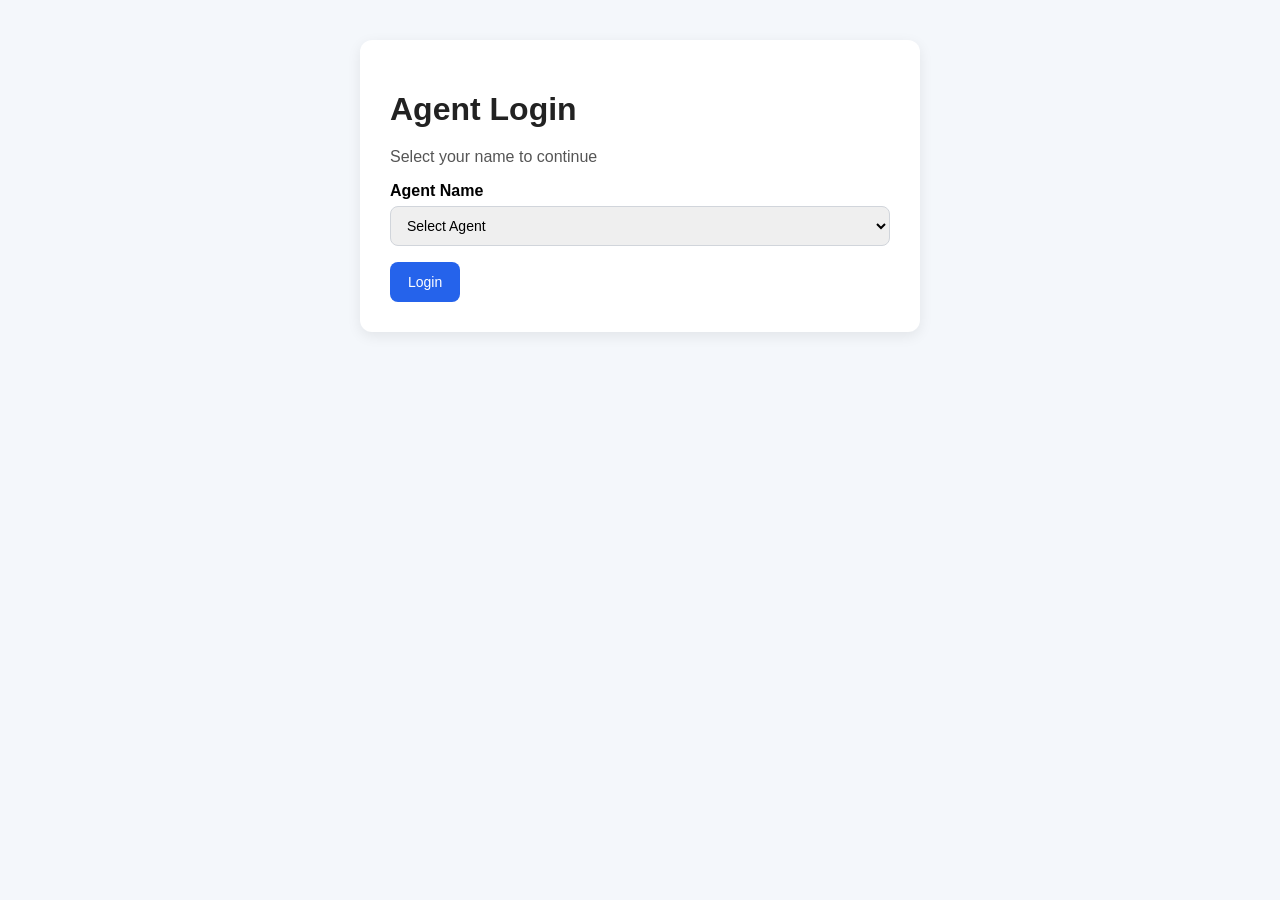
==== add-lead.html @ af62d643 "Update add-lead.html" ====
<!DOCTYPE html>
<html lang="en">
<head>
  <meta charset="UTF-8" />
  <meta name="viewport" content="width=device-width, initial-scale=1.0" />
  <title>Add / Edit Lead - CRM</title>
  <link rel="stylesheet" href="css/style.css" />
</head>
<body>
  <div class="container">
    <h1 id="pageTitle">Add New Lead</h1>

    <div class="nav-links">
      <a href="index.html">Home</a>
      <a href="dashboard.html">Dashboard</a>
      <a href="leads.html">View Leads</a>
      <a href="followups.html">Follow-ups</a>
    </div>

    <form id="leadForm">
      <label>Customer Name</label>
      <input type="text" id="customer_name" required />

      <label>Contact No.</label>
      <input type="text" id="contact_no" required />

      <label>Email ID</label>
      <input type="email" id="email" />

      <label>Lead Source</label>
      <select id="lead_source" required>
        <option value="">Loading...</option>
      </select>

      <label>Product Category</label>
      <select id="product_category" required>
        <option value="">Loading...</option>
      </select>

      <label>Lead Owner</label>
      <input type="text" id="lead_owner" readonly />

      <label>Status</label>
      <select id="status" required>
        <option value="">Loading...</option>
      </select>

      <label>Remarks</label>
      <textarea id="remarks" rows="4"></textarea>

      <button type="submit" id="saveLeadBtn">Save Lead</button>
    </form>
  </div>

  <script src="js/config.js"></script>
  <script src="js/add-lead.js"></script>
</body>
</html>
---- css/style.css ----
body {
  font-family: Arial, sans-serif;
  background: #f4f7fb;
  margin: 0;
  padding: 0;
}

.container {
  max-width: 1100px;
  margin: 40px auto;
  background: white;
  padding: 30px;
  border-radius: 12px;
  box-shadow: 0 4px 14px rgba(0, 0, 0, 0.08);
}

h1, h2 {
  margin-bottom: 20px;
  color: #222;
}

p {
  color: #555;
  font-size: 16px;
}

.nav-links {
  display: flex;
  gap: 15px;
  flex-wrap: wrap;
  margin-top: 20px;
}

.nav-links a,
button {
  display: inline-block;
  background: #2563eb;
  color: white;
  text-decoration: none;
  padding: 12px 18px;
  border-radius: 8px;
  border: none;
  cursor: pointer;
  font-size: 14px;
}

.nav-links a:hover,
button:hover {
  background: #1d4ed8;
}

input, select, textarea {
  width: 100%;
  padding: 10px 12px;
  margin-top: 6px;
  margin-bottom: 16px;
  border: 1px solid #d1d5db;
  border-radius: 8px;
  font-size: 14px;
  box-sizing: border-box;
}

label {
  font-weight: 600;
  display: block;
  margin-top: 12px;
}

.table-wrapper {
  overflow-x: auto;
  margin-top: 20px;
}

table {
  width: 100%;
  border-collapse: collapse;
  background: white;
}

table th,
table td {
  border: 1px solid #e5e7eb;
  padding: 12px;
  text-align: left;
  font-size: 14px;
}

table th {
  background: #f9fafb;
}

.badge {
  display: inline-block;
  padding: 4px 10px;
  border-radius: 999px;
  font-size: 12px;
  font-weight: bold;
}

.badge.new {
  background: #dbeafe;
  color: #1d4ed8;
}

.badge.followup {
  background: #fef3c7;
  color: #b45309;
}

.badge.won {
  background: #dcfce7;
  color: #15803d;
}

.badge.lost {
  background: #fee2e2;
  color: #b91c1c;
}

.dashboard-grid {
  display: grid;
  grid-template-columns: repeat(auto-fit, minmax(220px, 1fr));
  gap: 20px;
  margin-top: 30px;
}

.card {
  background: #ffffff;
  border-radius: 12px;
  padding: 24px;
  box-shadow: 0 4px 14px rgba(0,0,0,0.08);
  text-align: center;
}

.card h3 {
  font-size: 18px;
  margin-bottom: 12px;
  color: #111827;
}

.card p {
  font-size: 28px;
  font-weight: bold;
  color: #2563eb;
  margin: 0;
}
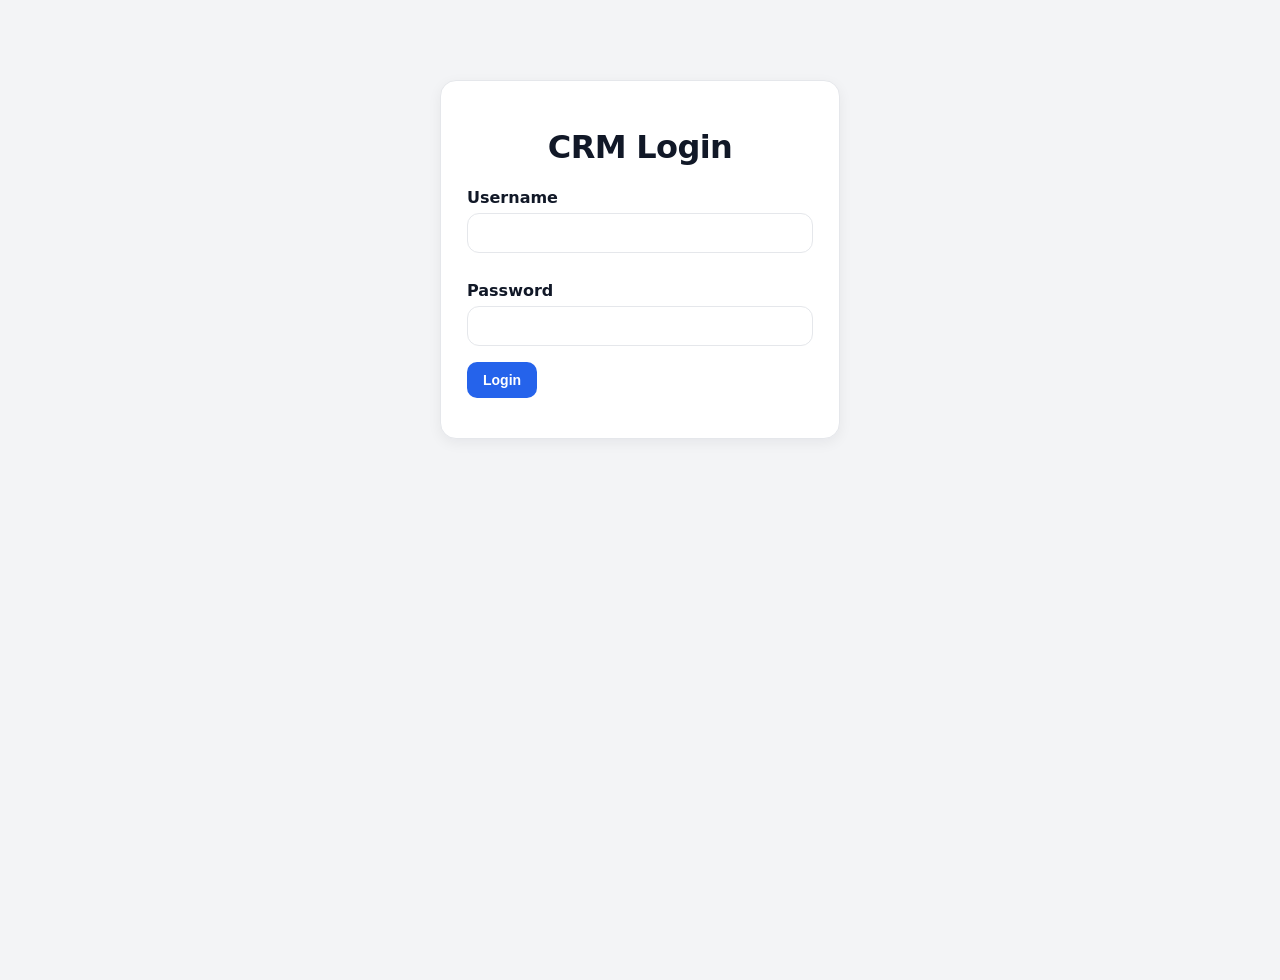
==== commit 6b52e23d: "Add files via upload" ====
--- a/add-lead.html
+++ b/add-lead.html
@@ -1,58 +1,97 @@
-<!DOCTYPE html>
-<html lang="en">
-<head>
-  <meta charset="UTF-8" />
-  <meta name="viewport" content="width=device-width, initial-scale=1.0" />
-  <title>Add / Edit Lead - CRM</title>
-  <link rel="stylesheet" href="css/style.css" />
-</head>
-<body>
-  <div class="container">
-    <h1 id="pageTitle">Add New Lead</h1>
-
-    <div class="nav-links">
-      <a href="index.html">Home</a>
-      <a href="dashboard.html">Dashboard</a>
-      <a href="leads.html">View Leads</a>
-      <a href="followups.html">Follow-ups</a>
-    </div>
-
-    <form id="leadForm">
-      <label>Customer Name</label>
-      <input type="text" id="customer_name" required />
-
-      <label>Contact No.</label>
-      <input type="text" id="contact_no" required />
-
-      <label>Email ID</label>
-      <input type="email" id="email" />
-
-      <label>Lead Source</label>
-      <select id="lead_source" required>
-        <option value="">Loading...</option>
-      </select>
-
-      <label>Product Category</label>
-      <select id="product_category" required>
-        <option value="">Loading...</option>
-      </select>
-
-      <label>Lead Owner</label>
-      <input type="text" id="lead_owner" readonly />
-
-      <label>Status</label>
-      <select id="status" required>
-        <option value="">Loading...</option>
-      </select>
-
-      <label>Remarks</label>
-      <textarea id="remarks" rows="4"></textarea>
-
-      <button type="submit" id="saveLeadBtn">Save Lead</button>
-    </form>
-  </div>
-
-  <script src="js/config.js"></script>
-  <script src="js/add-lead.js"></script>
-</body>
-</html>
+<!DOCTYPE html>
+<html lang="en">
+<head>
+  <meta charset="UTF-8" />
+  <meta name="viewport" content="width=device-width, initial-scale=1.0" />
+  <title>Add / Edit Lead - CRM</title>
+  <link rel="stylesheet" href="css/style.css" />
+</head>
+<body>
+  <div class="app-layout">
+    <!-- Sidebar -->
+    <aside class="sidebar">
+      <div class="sidebar-logo">
+        <h2>Sales CRM</h2>
+        <span class="sidebar-mini">CRM</span>
+      </div>
+
+      <nav class="sidebar-nav">
+        <a href="index.html" data-icon="⌂">Home</a>
+        <a href="dashboard.html" data-icon="▦">Dashboard</a>
+        <a href="leads.html" data-icon="◎">Leads</a>
+        <a href="add-lead.html" data-icon="+">Add Lead</a>
+        <a href="followups.html" data-icon="↻">Follow-ups</a>
+        <a href="reports.html" id="reportsLink" data-icon="≋">Reports</a>
+      </nav>
+
+      <div class="sidebar-footer">
+        <button id="logoutBtn" class="logout-btn">Logout</button>
+      </div>
+    </aside>
+
+    <div id="sidebarBackdrop" class="sidebar-backdrop" aria-hidden="true"></div>
+
+    <!-- Main Area -->
+    <div class="main-wrapper">
+      <header class="topbar">
+        <div class="topbar-left">
+          <button id="sidebarToggle" class="icon-btn" type="button" aria-label="Toggle sidebar">☰</button>
+          <div>
+            <h1 class="page-title" id="pageTitleTopbar">Add Lead</h1>
+            <p class="page-subtitle">Create a new lead or edit an existing one</p>
+          </div>
+        </div>
+
+        <div class="topbar-user">
+          <span id="topbarUsername">User</span>
+          <span id="topbarRole" class="role-badge">Agent</span>
+        </div>
+      </header>
+
+      <main class="page-content">
+        <div class="container">
+          <h1 id="pageTitle">Add New Lead</h1>
+
+          <form id="leadForm">
+            <label>Customer Name</label>
+            <input type="text" id="customer_name" required />
+
+            <label>Contact No.</label>
+            <input type="text" id="contact_no" required />
+
+            <label>Email ID</label>
+            <input type="email" id="email" />
+
+            <label>Lead Source</label>
+            <select id="lead_source" required>
+              <option value="">Loading...</option>
+            </select>
+
+            <label>Product Category</label>
+            <select id="product_category" required>
+              <option value="">Loading...</option>
+            </select>
+
+            <label>Lead Owner</label>
+            <input type="text" id="lead_owner" readonly />
+
+            <label>Status</label>
+            <select id="status" required>
+              <option value="">Loading...</option>
+            </select>
+
+            <label>Remarks</label>
+            <textarea id="remarks" rows="4"></textarea>
+
+            <button type="submit" id="saveLeadBtn">Save Lead</button>
+          </form>
+        </div>
+      </main>
+    </div>
+  </div>
+
+  <script src="js/config.js"></script>
+  <script src="js/layout.js"></script>
+  <script src="js/add-lead.js"></script>
+</body>
+</html>
--- a/css/style.css
+++ b/css/style.css
@@ -1,146 +1,653 @@
-body {
-  font-family: Arial, sans-serif;
-  background: #f4f7fb;
-  margin: 0;
-  padding: 0;
-}
-
-.container {
-  max-width: 1100px;
-  margin: 40px auto;
-  background: white;
-  padding: 30px;
-  border-radius: 12px;
-  box-shadow: 0 4px 14px rgba(0, 0, 0, 0.08);
-}
-
-h1, h2 {
-  margin-bottom: 20px;
-  color: #222;
-}
-
-p {
-  color: #555;
-  font-size: 16px;
-}
-
-.nav-links {
-  display: flex;
-  gap: 15px;
-  flex-wrap: wrap;
-  margin-top: 20px;
-}
-
-.nav-links a,
-button {
-  display: inline-block;
-  background: #2563eb;
-  color: white;
-  text-decoration: none;
-  padding: 12px 18px;
-  border-radius: 8px;
-  border: none;
-  cursor: pointer;
-  font-size: 14px;
-}
-
-.nav-links a:hover,
-button:hover {
-  background: #1d4ed8;
-}
-
-input, select, textarea {
-  width: 100%;
-  padding: 10px 12px;
-  margin-top: 6px;
-  margin-bottom: 16px;
-  border: 1px solid #d1d5db;
-  border-radius: 8px;
-  font-size: 14px;
-  box-sizing: border-box;
-}
-
-label {
-  font-weight: 600;
-  display: block;
-  margin-top: 12px;
-}
-
-.table-wrapper {
-  overflow-x: auto;
-  margin-top: 20px;
-}
-
-table {
-  width: 100%;
-  border-collapse: collapse;
-  background: white;
-}
-
-table th,
-table td {
-  border: 1px solid #e5e7eb;
-  padding: 12px;
-  text-align: left;
-  font-size: 14px;
-}
-
-table th {
-  background: #f9fafb;
-}
-
-.badge {
-  display: inline-block;
-  padding: 4px 10px;
-  border-radius: 999px;
-  font-size: 12px;
-  font-weight: bold;
-}
-
-.badge.new {
-  background: #dbeafe;
-  color: #1d4ed8;
-}
-
-.badge.followup {
-  background: #fef3c7;
-  color: #b45309;
-}
-
-.badge.won {
-  background: #dcfce7;
-  color: #15803d;
-}
-
-.badge.lost {
-  background: #fee2e2;
-  color: #b91c1c;
-}
-
-.dashboard-grid {
-  display: grid;
-  grid-template-columns: repeat(auto-fit, minmax(220px, 1fr));
-  gap: 20px;
-  margin-top: 30px;
-}
-
-.card {
-  background: #ffffff;
-  border-radius: 12px;
-  padding: 24px;
-  box-shadow: 0 4px 14px rgba(0,0,0,0.08);
-  text-align: center;
-}
-
-.card h3 {
-  font-size: 18px;
-  margin-bottom: 12px;
-  color: #111827;
-}
-
-.card p {
-  font-size: 28px;
-  font-weight: bold;
-  color: #2563eb;
-  margin: 0;
-}
+/* Design tokens */
+:root {
+  --bg: #f3f4f6;
+  --surface: #ffffff;
+  --text: #111827;
+  --muted: #6b7280;
+  --border: #e5e7eb;
+  --shadow: 0 8px 30px rgba(17, 24, 39, 0.08);
+  --shadow-sm: 0 4px 14px rgba(17, 24, 39, 0.06);
+
+  --primary: #2563eb;
+  --primary-600: #1d4ed8;
+  --danger: #dc2626;
+  --danger-600: #b91c1c;
+  --success: #16a34a;
+
+  --radius: 16px;
+  --radius-sm: 12px;
+  --ring: 0 0 0 3px rgba(37, 99, 235, 0.18);
+}
+
+/* Base */
+html, body {
+  height: 100%;
+}
+
+body {
+  margin: 0;
+  padding: 0;
+  background: var(--bg);
+  color: var(--text);
+  font-family: ui-sans-serif, system-ui, -apple-system, Segoe UI, Roboto, Arial, "Noto Sans", "Liberation Sans", sans-serif;
+  -webkit-font-smoothing: antialiased;
+  -moz-osx-font-smoothing: grayscale;
+}
+
+h1, h2, h3 {
+  letter-spacing: -0.02em;
+}
+
+p {
+  color: var(--muted);
+  font-size: 14px;
+  line-height: 1.45;
+}
+
+a {
+  color: inherit;
+}
+
+:focus-visible {
+  outline: none;
+  box-shadow: var(--ring);
+  border-radius: 10px;
+}
+
+.container {
+  max-width: 1100px;
+  margin: 0 auto;
+  background: var(--surface);
+  padding: 26px;
+  border-radius: var(--radius);
+  border: 1px solid var(--border);
+  box-shadow: var(--shadow-sm);
+}
+
+.nav-links {
+  display: flex;
+  gap: 15px;
+  flex-wrap: wrap;
+  margin-top: 20px;
+}
+
+.nav-links a,
+button {
+  display: inline-block;
+  background: var(--primary);
+  color: white;
+  text-decoration: none;
+  padding: 10px 14px;
+  border-radius: 12px;
+  border: none;
+  cursor: pointer;
+  font-size: 14px;
+  font-weight: 700;
+  transition: transform 0.15s ease, opacity 0.15s ease, background 0.15s ease;
+}
+
+.nav-links a:hover,
+button:hover {
+  background: var(--primary-600);
+}
+
+button:active,
+.nav-links a:active {
+  transform: translateY(1px);
+}
+
+input, select, textarea {
+  width: 100%;
+  padding: 11px 12px;
+  margin-top: 6px;
+  margin-bottom: 16px;
+  border: 1px solid var(--border);
+  border-radius: 12px;
+  font-size: 14px;
+  box-sizing: border-box;
+  background: var(--surface);
+  color: var(--text);
+}
+
+label {
+  font-weight: 600;
+  display: block;
+  margin-top: 12px;
+}
+
+.table-wrapper {
+  overflow-x: auto;
+  margin-top: 20px;
+}
+
+table {
+  width: 100%;
+  border-collapse: collapse;
+  background: white;
+}
+
+table th,
+table td {
+  border: 1px solid #e5e7eb;
+  padding: 12px;
+  text-align: left;
+  font-size: 14px;
+}
+
+table th {
+  background: #f9fafb;
+}
+
+.badge {
+  display: inline-block;
+  padding: 4px 10px;
+  border-radius: 999px;
+  font-size: 12px;
+  font-weight: bold;
+}
+
+.badge.new {
+  background: #dbeafe;
+  color: #1d4ed8;
+}
+
+.badge.followup {
+  background: #fef3c7;
+  color: #b45309;
+}
+
+.badge.won {
+  background: #dcfce7;
+  color: #15803d;
+}
+
+.badge.lost {
+  background: #fee2e2;
+  color: #b91c1c;
+}
+
+.dashboard-grid {
+  display: grid;
+  grid-template-columns: repeat(auto-fit, minmax(220px, 1fr));
+  gap: 20px;
+  margin-top: 30px;
+}
+
+.card {
+  background: #ffffff;
+  border-radius: 12px;
+  padding: 24px;
+  box-shadow: 0 4px 14px rgba(0,0,0,0.08);
+  text-align: center;
+}
+
+.card h3 {
+  font-size: 18px;
+  margin-bottom: 12px;
+  color: #111827;
+}
+
+.card p {
+  font-size: 28px;
+  font-weight: bold;
+  color: #2563eb;
+  margin: 0;
+}
+
+.timeline-box {
+  margin-top: 20px;
+  border-left: 3px solid #2563eb;
+  padding-left: 20px;
+}
+
+.timeline-item {
+  position: relative;
+  margin-bottom: 25px;
+}
+
+.timeline-dot {
+  width: 14px;
+  height: 14px;
+  background: #2563eb;
+  border-radius: 50%;
+  position: absolute;
+  left: -28px;
+  top: 6px;
+}
+
+.timeline-content {
+  background: #f9fafb;
+  padding: 16px;
+  border-radius: 10px;
+  box-shadow: 0 2px 10px rgba(0,0,0,0.05);
+}
+
+.timeline-content h4 {
+  margin-top: 0;
+  margin-bottom: 10px;
+  color: #111827;
+}
+
+.timeline-content p {
+  margin: 6px 0;
+  color: #374151;
+}
+
+.filters-box {
+  display: flex;
+  flex-wrap: wrap;
+  gap: 12px;
+  align-items: center;
+}
+
+.filters-box input,
+.filters-box select {
+  padding: 11px 12px;
+  border: 1px solid var(--border);
+  border-radius: 12px;
+  min-width: 220px;
+}
+
+.table-wrapper {
+  overflow-x: auto;
+  margin-top: 20px;
+}
+
+table {
+  width: 100%;
+  border-collapse: collapse;
+  background: #fff;
+}
+
+table th,
+table td {
+  border: 1px solid var(--border);
+  padding: 12px;
+  text-align: left;
+}
+
+table th {
+  background: #f9fafb;
+}
+
+
+
+
+
+
+
+
+
+
+
+
+
+
+* {
+  box-sizing: border-box;
+}
+
+/* App Layout */
+.app-layout {
+  display: flex;
+  min-height: 100vh;
+}
+
+/* Mobile backdrop */
+.sidebar-backdrop {
+  display: none;
+}
+
+/* Sidebar */
+.sidebar {
+  width: 250px;
+  background: #111827;
+  color: white;
+  display: flex;
+  flex-direction: column;
+  justify-content: space-between;
+  padding: 24px 18px;
+  position: sticky;
+  top: 0;
+  height: 100vh;
+  transition: width 0.2s ease, transform 0.2s ease;
+}
+
+.sidebar-logo {
+  display: flex;
+  align-items: center;
+  justify-content: space-between;
+  gap: 10px;
+}
+
+.sidebar-mini {
+  display: none;
+  font-weight: 800;
+  letter-spacing: 0.5px;
+}
+
+.sidebar-logo h2 {
+  font-size: 22px;
+  font-weight: 700;
+  margin-bottom: 30px;
+}
+
+.sidebar-nav {
+  display: flex;
+  flex-direction: column;
+  gap: 10px;
+}
+
+.sidebar-nav a {
+  text-decoration: none;
+  color: #d1d5db;
+  padding: 12px 14px;
+  border-radius: 10px;
+  transition: all 0.2s ease;
+  font-size: 15px;
+  font-weight: 500;
+  display: flex;
+  align-items: center;
+  gap: 10px;
+}
+
+.sidebar-nav a::before {
+  content: attr(data-icon);
+  width: 20px;
+  display: inline-flex;
+  justify-content: center;
+  opacity: 0.95;
+}
+
+.sidebar-nav a:hover,
+.sidebar-nav a.active {
+  background: #2563eb;
+  color: white;
+}
+
+.sidebar-footer {
+  margin-top: 30px;
+}
+
+.logout-btn {
+  width: 100%;
+  background: #dc2626;
+  color: white;
+  border: none;
+  padding: 12px 14px;
+  border-radius: 10px;
+  cursor: pointer;
+  font-size: 14px;
+  font-weight: 600;
+}
+
+.logout-btn:hover {
+  background: #b91c1c;
+}
+
+/* Main Wrapper */
+.main-wrapper {
+  flex: 1;
+  display: flex;
+  flex-direction: column;
+}
+
+/* Topbar */
+.topbar {
+  background: white;
+  padding: 20px 30px;
+  border-bottom: 1px solid #e5e7eb;
+  display: flex;
+  justify-content: space-between;
+  align-items: center;
+  gap: 16px;
+}
+
+.topbar {
+  position: sticky;
+  top: 0;
+  z-index: 10;
+}
+
+.topbar-left {
+  display: flex;
+  align-items: center;
+  gap: 14px;
+}
+
+.icon-btn {
+  background: transparent;
+  color: #111827;
+  border: 1px solid #e5e7eb;
+  padding: 10px 12px;
+  border-radius: 12px;
+  cursor: pointer;
+  font-weight: 800;
+  line-height: 1;
+}
+
+.icon-btn:hover {
+  background: #f9fafb;
+}
+
+.page-title {
+  font-size: 28px;
+  font-weight: 700;
+  color: #111827;
+}
+
+.page-subtitle {
+  font-size: 14px;
+  color: #6b7280;
+  margin-top: 4px;
+}
+
+.topbar-user {
+  display: flex;
+  align-items: center;
+  gap: 12px;
+  font-weight: 600;
+}
+
+.role-badge {
+  background: #2563eb;
+  color: white;
+  padding: 6px 12px;
+  border-radius: 999px;
+  font-size: 13px;
+}
+
+/* Content */
+.page-content {
+  padding: 30px;
+}
+
+/* If a legacy .container is used inside app shell, neutralize big outer margins */
+.page-content .container {
+  margin: 0 auto;
+  max-width: 1100px;
+}
+
+/* Collapsed sidebar (desktop) */
+body.sidebar-collapsed .sidebar {
+  width: 86px;
+  padding-left: 14px;
+  padding-right: 14px;
+}
+
+body.sidebar-collapsed .sidebar-logo h2 {
+  display: none;
+}
+
+body.sidebar-collapsed .sidebar-mini {
+  display: inline-block;
+}
+
+body.sidebar-collapsed .sidebar-nav a {
+  white-space: nowrap;
+  overflow: hidden;
+  text-overflow: clip;
+  padding-left: 12px;
+  padding-right: 12px;
+}
+
+body.sidebar-collapsed .sidebar-nav a::before {
+  width: 100%;
+}
+
+/* Dashboard Grid */
+.dashboard-grid {
+  display: grid;
+  grid-template-columns: repeat(auto-fit, minmax(220px, 1fr));
+  gap: 20px;
+}
+
+/* Generic Card Style */
+.card,
+.dashboard-card {
+  background: white;
+  border-radius: 18px;
+  padding: 22px;
+  box-shadow: 0 4px 14px rgba(0, 0, 0, 0.06);
+  border: 1px solid #e5e7eb;
+}
+
+.dashboard-card h3 {
+  font-size: 15px;
+  color: #6b7280;
+  margin-bottom: 10px;
+}
+
+.dashboard-card p {
+  font-size: 28px;
+  font-weight: 700;
+  color: #111827;
+}
+
+/* Buttons */
+button,
+.btn {
+  background: #2563eb;
+  color: white;
+  border: none;
+  padding: 10px 16px;
+  border-radius: 10px;
+  cursor: pointer;
+  font-size: 14px;
+  font-weight: 600;
+  transition: 0.2s ease;
+}
+
+button:hover,
+.btn:hover {
+  opacity: 0.9;
+}
+
+/* Table Styling */
+.table-wrapper {
+  background: white;
+  border-radius: 18px;
+  padding: 20px;
+  overflow-x: auto;
+  box-shadow: 0 4px 14px rgba(0, 0, 0, 0.06);
+  border: 1px solid #e5e7eb;
+}
+
+table {
+  width: 100%;
+  border-collapse: collapse;
+}
+
+table th,
+table td {
+  padding: 14px 12px;
+  text-align: left;
+  border-bottom: 1px solid #e5e7eb;
+  font-size: 14px;
+}
+
+table th {
+  background: #f9fafb;
+  color: #374151;
+  font-weight: 700;
+}
+
+table tr:hover {
+  background: #f9fafb;
+}
+
+/* Responsive */
+@media (max-width: 900px) {
+  .app-layout {
+    flex-direction: column;
+  }
+
+  .sidebar {
+    position: fixed;
+    left: 0;
+    top: 0;
+    bottom: 0;
+    height: 100vh;
+    width: 280px;
+    transform: translateX(-110%);
+    z-index: 50;
+  }
+
+  body.sidebar-mobile-open .sidebar {
+    transform: translateX(0);
+  }
+
+  .sidebar-backdrop {
+    display: none;
+    position: fixed;
+    inset: 0;
+    background: rgba(17, 24, 39, 0.55);
+    z-index: 40;
+  }
+
+  body.sidebar-mobile-open .sidebar-backdrop {
+    display: block;
+  }
+
+  .main-wrapper {
+    width: 100%;
+  }
+
+  .topbar {
+    flex-direction: column;
+    align-items: flex-start;
+    gap: 12px;
+  }
+
+  .topbar-left {
+    width: 100%;
+  }
+
+  .page-title {
+    font-size: 22px;
+  }
+
+  .page-content {
+    padding: 20px;
+  }
+}
+
+@media (max-width: 520px) {
+  .filters-box input,
+  .filters-box select {
+    min-width: 100%;
+  }
+
+  .container {
+    padding: 18px;
+  }
+}
+
+.stat-card {
+  transition: transform 0.2s ease, box-shadow 0.2s ease;
+}
+
+.stat-card:hover {
+  transform: translateY(-3px);
+  box-shadow: 0 8px 24px rgba(0, 0, 0, 0.08);
+}
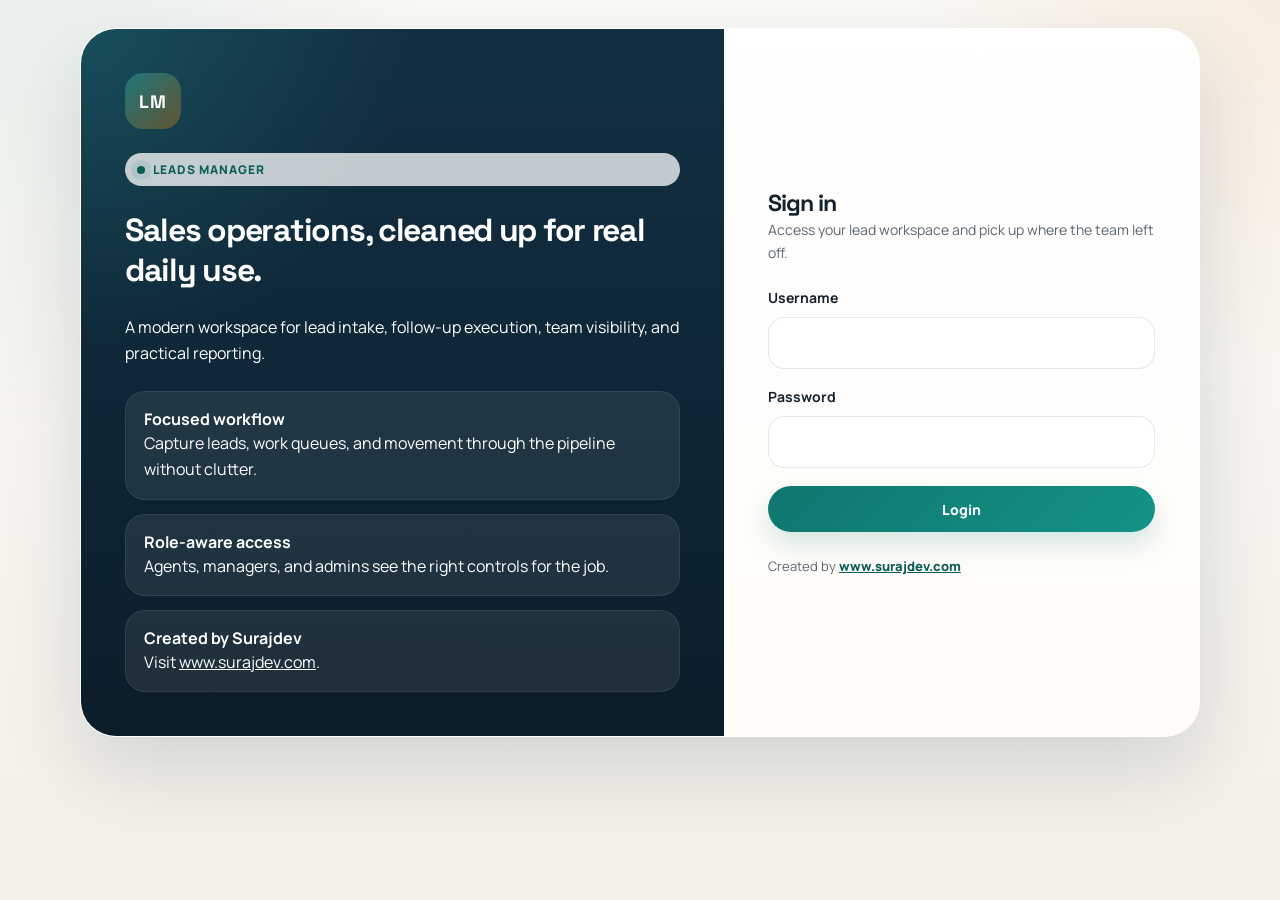
==== commit d1ef408c: "Revamp UI/UX with modern product design and add creator credit" ====
--- a/add-lead.html
+++ b/add-lead.html
@@ -1,97 +1,124 @@
-<!DOCTYPE html>
-<html lang="en">
-<head>
-  <meta charset="UTF-8" />
-  <meta name="viewport" content="width=device-width, initial-scale=1.0" />
-  <title>Add / Edit Lead - CRM</title>
-  <link rel="stylesheet" href="css/style.css" />
-</head>
-<body>
-  <div class="app-layout">
-    <!-- Sidebar -->
-    <aside class="sidebar">
-      <div class="sidebar-logo">
-        <h2>Sales CRM</h2>
-        <span class="sidebar-mini">CRM</span>
-      </div>
-
-      <nav class="sidebar-nav">
-        <a href="index.html" data-icon="⌂">Home</a>
-        <a href="dashboard.html" data-icon="▦">Dashboard</a>
-        <a href="leads.html" data-icon="◎">Leads</a>
-        <a href="add-lead.html" data-icon="+">Add Lead</a>
-        <a href="followups.html" data-icon="↻">Follow-ups</a>
-        <a href="reports.html" id="reportsLink" data-icon="≋">Reports</a>
-      </nav>
-
-      <div class="sidebar-footer">
-        <button id="logoutBtn" class="logout-btn">Logout</button>
-      </div>
-    </aside>
-
-    <div id="sidebarBackdrop" class="sidebar-backdrop" aria-hidden="true"></div>
-
-    <!-- Main Area -->
-    <div class="main-wrapper">
-      <header class="topbar">
-        <div class="topbar-left">
-          <button id="sidebarToggle" class="icon-btn" type="button" aria-label="Toggle sidebar">☰</button>
-          <div>
-            <h1 class="page-title" id="pageTitleTopbar">Add Lead</h1>
-            <p class="page-subtitle">Create a new lead or edit an existing one</p>
-          </div>
-        </div>
-
-        <div class="topbar-user">
-          <span id="topbarUsername">User</span>
-          <span id="topbarRole" class="role-badge">Agent</span>
-        </div>
-      </header>
-
-      <main class="page-content">
-        <div class="container">
-          <h1 id="pageTitle">Add New Lead</h1>
-
-          <form id="leadForm">
-            <label>Customer Name</label>
-            <input type="text" id="customer_name" required />
-
-            <label>Contact No.</label>
-            <input type="text" id="contact_no" required />
-
-            <label>Email ID</label>
-            <input type="email" id="email" />
-
-            <label>Lead Source</label>
-            <select id="lead_source" required>
-              <option value="">Loading...</option>
-            </select>
-
-            <label>Product Category</label>
-            <select id="product_category" required>
-              <option value="">Loading...</option>
-            </select>
-
-            <label>Lead Owner</label>
-            <input type="text" id="lead_owner" readonly />
-
-            <label>Status</label>
-            <select id="status" required>
-              <option value="">Loading...</option>
-            </select>
-
-            <label>Remarks</label>
-            <textarea id="remarks" rows="4"></textarea>
-
-            <button type="submit" id="saveLeadBtn">Save Lead</button>
-          </form>
-        </div>
-      </main>
-    </div>
-  </div>
-
-  <script src="js/config.js"></script>
-  <script src="js/layout.js"></script>
-  <script src="js/add-lead.js"></script>
-</body>
-</html>
+<!DOCTYPE html>
+<html lang="en">
+<head>
+  <meta charset="UTF-8" />
+  <meta name="viewport" content="width=device-width, initial-scale=1.0" />
+  <title>Add / Edit Lead - Leads Manager</title>
+  <link rel="stylesheet" href="css/style.css" />
+</head>
+<body class="app-page">
+  <div class="app-layout">
+    <aside class="sidebar">
+      <div class="sidebar-logo">
+        <h2>Leads Manager</h2>
+        <span class="sidebar-mini">LM</span>
+      </div>
+
+      <nav class="sidebar-nav">
+        <a href="index.html" data-icon="⌂">Home</a>
+        <a href="dashboard.html" data-icon="▦">Dashboard</a>
+        <a href="leads.html" data-icon="◎">Leads</a>
+        <a href="add-lead.html" data-icon="+">Add Lead</a>
+        <a href="followups.html" data-icon="↻">Follow-ups</a>
+        <a href="reports.html" id="reportsLink" data-icon="≋">Reports</a>
+      </nav>
+
+      <div class="sidebar-footer">
+        <button id="logoutBtn" class="logout-btn">Logout</button>
+      </div>
+    </aside>
+
+    <div id="sidebarBackdrop" class="sidebar-backdrop" aria-hidden="true"></div>
+
+    <div class="main-wrapper">
+      <header class="topbar">
+        <div class="topbar-left">
+          <button id="sidebarToggle" class="icon-btn" type="button" aria-label="Toggle sidebar">☰</button>
+          <div>
+            <h1 class="page-title" id="pageTitleTopbar">Add Lead</h1>
+            <p class="page-subtitle">Create a new lead or edit an existing one</p>
+          </div>
+        </div>
+
+        <div class="topbar-user">
+          <span id="topbarUsername">User</span>
+          <span id="topbarRole" class="role-badge">Agent</span>
+        </div>
+      </header>
+
+      <main class="page-content">
+        <div class="container page-stack">
+          <section class="hero-panel">
+            <span class="eyebrow">Lead Capture</span>
+            <div class="section-header" style="margin-top: 18px; margin-bottom: 0;">
+              <div>
+                <h2 id="pageTitle" class="section-heading">Add New Lead</h2>
+                <p class="section-note">Capture qualified opportunities with a cleaner form and clearer structure.</p>
+              </div>
+            </div>
+          </section>
+
+          <section class="panel">
+            <form id="leadForm" class="form-grid">
+              <div>
+                <label>Customer Name</label>
+                <input type="text" id="customer_name" required />
+              </div>
+
+              <div>
+                <label>Contact No.</label>
+                <input type="text" id="contact_no" required />
+              </div>
+
+              <div>
+                <label>Email ID</label>
+                <input type="email" id="email" />
+              </div>
+
+              <div>
+                <label>Lead Source</label>
+                <select id="lead_source" required>
+                  <option value="">Loading...</option>
+                </select>
+              </div>
+
+              <div>
+                <label>Product Category</label>
+                <select id="product_category" required>
+                  <option value="">Loading...</option>
+                </select>
+              </div>
+
+              <div class="field-readonly">
+                <label>Lead Owner</label>
+                <input type="text" id="lead_owner" readonly />
+              </div>
+
+              <div>
+                <label>Status</label>
+                <select id="status" required>
+                  <option value="">Loading...</option>
+                </select>
+              </div>
+
+              <div class="field-span-2">
+                <label>Remarks</label>
+                <textarea id="remarks" rows="4"></textarea>
+              </div>
+
+              <div class="field-span-2 action-row">
+                <button type="submit" id="saveLeadBtn">Save Lead</button>
+                <a class="btn btn-secondary" href="leads.html">Back to Leads</a>
+              </div>
+            </form>
+          </section>
+        </div>
+      </main>
+    </div>
+  </div>
+
+  <script src="js/config.js"></script>
+  <script src="js/layout.js"></script>
+  <script src="js/add-lead.js"></script>
+</body>
+</html>
--- a/css/style.css
+++ b/css/style.css
@@ -1,653 +1,1156 @@
-/* Design tokens */
-:root {
-  --bg: #f3f4f6;
-  --surface: #ffffff;
-  --text: #111827;
-  --muted: #6b7280;
-  --border: #e5e7eb;
-  --shadow: 0 8px 30px rgba(17, 24, 39, 0.08);
-  --shadow-sm: 0 4px 14px rgba(17, 24, 39, 0.06);
-
-  --primary: #2563eb;
-  --primary-600: #1d4ed8;
-  --danger: #dc2626;
-  --danger-600: #b91c1c;
-  --success: #16a34a;
-
-  --radius: 16px;
-  --radius-sm: 12px;
-  --ring: 0 0 0 3px rgba(37, 99, 235, 0.18);
-}
-
-/* Base */
-html, body {
-  height: 100%;
-}
-
-body {
-  margin: 0;
-  padding: 0;
-  background: var(--bg);
-  color: var(--text);
-  font-family: ui-sans-serif, system-ui, -apple-system, Segoe UI, Roboto, Arial, "Noto Sans", "Liberation Sans", sans-serif;
-  -webkit-font-smoothing: antialiased;
-  -moz-osx-font-smoothing: grayscale;
-}
-
-h1, h2, h3 {
-  letter-spacing: -0.02em;
-}
-
-p {
-  color: var(--muted);
-  font-size: 14px;
-  line-height: 1.45;
-}
-
-a {
-  color: inherit;
-}
-
-:focus-visible {
-  outline: none;
-  box-shadow: var(--ring);
-  border-radius: 10px;
-}
-
-.container {
-  max-width: 1100px;
-  margin: 0 auto;
-  background: var(--surface);
-  padding: 26px;
-  border-radius: var(--radius);
-  border: 1px solid var(--border);
-  box-shadow: var(--shadow-sm);
-}
-
-.nav-links {
-  display: flex;
-  gap: 15px;
-  flex-wrap: wrap;
-  margin-top: 20px;
-}
-
-.nav-links a,
-button {
-  display: inline-block;
-  background: var(--primary);
-  color: white;
-  text-decoration: none;
-  padding: 10px 14px;
-  border-radius: 12px;
-  border: none;
-  cursor: pointer;
-  font-size: 14px;
-  font-weight: 700;
-  transition: transform 0.15s ease, opacity 0.15s ease, background 0.15s ease;
-}
-
-.nav-links a:hover,
-button:hover {
-  background: var(--primary-600);
-}
-
-button:active,
-.nav-links a:active {
-  transform: translateY(1px);
-}
-
-input, select, textarea {
-  width: 100%;
-  padding: 11px 12px;
-  margin-top: 6px;
-  margin-bottom: 16px;
-  border: 1px solid var(--border);
-  border-radius: 12px;
-  font-size: 14px;
-  box-sizing: border-box;
-  background: var(--surface);
-  color: var(--text);
-}
-
-label {
-  font-weight: 600;
-  display: block;
-  margin-top: 12px;
-}
-
-.table-wrapper {
-  overflow-x: auto;
-  margin-top: 20px;
-}
-
-table {
-  width: 100%;
-  border-collapse: collapse;
-  background: white;
-}
-
-table th,
-table td {
-  border: 1px solid #e5e7eb;
-  padding: 12px;
-  text-align: left;
-  font-size: 14px;
-}
-
-table th {
-  background: #f9fafb;
-}
-
-.badge {
-  display: inline-block;
-  padding: 4px 10px;
-  border-radius: 999px;
-  font-size: 12px;
-  font-weight: bold;
-}
-
-.badge.new {
-  background: #dbeafe;
-  color: #1d4ed8;
-}
-
-.badge.followup {
-  background: #fef3c7;
-  color: #b45309;
-}
-
-.badge.won {
-  background: #dcfce7;
-  color: #15803d;
-}
-
-.badge.lost {
-  background: #fee2e2;
-  color: #b91c1c;
-}
-
-.dashboard-grid {
-  display: grid;
-  grid-template-columns: repeat(auto-fit, minmax(220px, 1fr));
-  gap: 20px;
-  margin-top: 30px;
-}
-
-.card {
-  background: #ffffff;
-  border-radius: 12px;
-  padding: 24px;
-  box-shadow: 0 4px 14px rgba(0,0,0,0.08);
-  text-align: center;
-}
-
-.card h3 {
-  font-size: 18px;
-  margin-bottom: 12px;
-  color: #111827;
-}
-
-.card p {
-  font-size: 28px;
-  font-weight: bold;
-  color: #2563eb;
-  margin: 0;
-}
-
-.timeline-box {
-  margin-top: 20px;
-  border-left: 3px solid #2563eb;
-  padding-left: 20px;
-}
-
-.timeline-item {
-  position: relative;
-  margin-bottom: 25px;
-}
-
-.timeline-dot {
-  width: 14px;
-  height: 14px;
-  background: #2563eb;
-  border-radius: 50%;
-  position: absolute;
-  left: -28px;
-  top: 6px;
-}
-
-.timeline-content {
-  background: #f9fafb;
-  padding: 16px;
-  border-radius: 10px;
-  box-shadow: 0 2px 10px rgba(0,0,0,0.05);
-}
-
-.timeline-content h4 {
-  margin-top: 0;
-  margin-bottom: 10px;
-  color: #111827;
-}
-
-.timeline-content p {
-  margin: 6px 0;
-  color: #374151;
-}
-
-.filters-box {
-  display: flex;
-  flex-wrap: wrap;
-  gap: 12px;
-  align-items: center;
-}
-
-.filters-box input,
-.filters-box select {
-  padding: 11px 12px;
-  border: 1px solid var(--border);
-  border-radius: 12px;
-  min-width: 220px;
-}
-
-.table-wrapper {
-  overflow-x: auto;
-  margin-top: 20px;
-}
-
-table {
-  width: 100%;
-  border-collapse: collapse;
-  background: #fff;
-}
-
-table th,
-table td {
-  border: 1px solid var(--border);
-  padding: 12px;
-  text-align: left;
-}
-
-table th {
-  background: #f9fafb;
-}
-
-
-
-
-
-
-
-
-
-
-
-
-
-
-* {
-  box-sizing: border-box;
-}
-
-/* App Layout */
-.app-layout {
-  display: flex;
-  min-height: 100vh;
-}
-
-/* Mobile backdrop */
-.sidebar-backdrop {
-  display: none;
-}
-
-/* Sidebar */
-.sidebar {
-  width: 250px;
-  background: #111827;
-  color: white;
-  display: flex;
-  flex-direction: column;
-  justify-content: space-between;
-  padding: 24px 18px;
-  position: sticky;
-  top: 0;
-  height: 100vh;
-  transition: width 0.2s ease, transform 0.2s ease;
-}
-
-.sidebar-logo {
-  display: flex;
-  align-items: center;
-  justify-content: space-between;
-  gap: 10px;
-}
-
-.sidebar-mini {
-  display: none;
-  font-weight: 800;
-  letter-spacing: 0.5px;
-}
-
-.sidebar-logo h2 {
-  font-size: 22px;
-  font-weight: 700;
-  margin-bottom: 30px;
-}
-
-.sidebar-nav {
-  display: flex;
-  flex-direction: column;
-  gap: 10px;
-}
-
-.sidebar-nav a {
-  text-decoration: none;
-  color: #d1d5db;
-  padding: 12px 14px;
-  border-radius: 10px;
-  transition: all 0.2s ease;
-  font-size: 15px;
-  font-weight: 500;
-  display: flex;
-  align-items: center;
-  gap: 10px;
-}
-
-.sidebar-nav a::before {
-  content: attr(data-icon);
-  width: 20px;
-  display: inline-flex;
-  justify-content: center;
-  opacity: 0.95;
-}
-
-.sidebar-nav a:hover,
-.sidebar-nav a.active {
-  background: #2563eb;
-  color: white;
-}
-
-.sidebar-footer {
-  margin-top: 30px;
-}
-
-.logout-btn {
-  width: 100%;
-  background: #dc2626;
-  color: white;
-  border: none;
-  padding: 12px 14px;
-  border-radius: 10px;
-  cursor: pointer;
-  font-size: 14px;
-  font-weight: 600;
-}
-
-.logout-btn:hover {
-  background: #b91c1c;
-}
-
-/* Main Wrapper */
-.main-wrapper {
-  flex: 1;
-  display: flex;
-  flex-direction: column;
-}
-
-/* Topbar */
-.topbar {
-  background: white;
-  padding: 20px 30px;
-  border-bottom: 1px solid #e5e7eb;
-  display: flex;
-  justify-content: space-between;
-  align-items: center;
-  gap: 16px;
-}
-
-.topbar {
-  position: sticky;
-  top: 0;
-  z-index: 10;
-}
-
-.topbar-left {
-  display: flex;
-  align-items: center;
-  gap: 14px;
-}
-
-.icon-btn {
-  background: transparent;
-  color: #111827;
-  border: 1px solid #e5e7eb;
-  padding: 10px 12px;
-  border-radius: 12px;
-  cursor: pointer;
-  font-weight: 800;
-  line-height: 1;
-}
-
-.icon-btn:hover {
-  background: #f9fafb;
-}
-
-.page-title {
-  font-size: 28px;
-  font-weight: 700;
-  color: #111827;
-}
-
-.page-subtitle {
-  font-size: 14px;
-  color: #6b7280;
-  margin-top: 4px;
-}
-
-.topbar-user {
-  display: flex;
-  align-items: center;
-  gap: 12px;
-  font-weight: 600;
-}
-
-.role-badge {
-  background: #2563eb;
-  color: white;
-  padding: 6px 12px;
-  border-radius: 999px;
-  font-size: 13px;
-}
-
-/* Content */
-.page-content {
-  padding: 30px;
-}
-
-/* If a legacy .container is used inside app shell, neutralize big outer margins */
-.page-content .container {
-  margin: 0 auto;
-  max-width: 1100px;
-}
-
-/* Collapsed sidebar (desktop) */
-body.sidebar-collapsed .sidebar {
-  width: 86px;
-  padding-left: 14px;
-  padding-right: 14px;
-}
-
-body.sidebar-collapsed .sidebar-logo h2 {
-  display: none;
-}
-
-body.sidebar-collapsed .sidebar-mini {
-  display: inline-block;
-}
-
-body.sidebar-collapsed .sidebar-nav a {
-  white-space: nowrap;
-  overflow: hidden;
-  text-overflow: clip;
-  padding-left: 12px;
-  padding-right: 12px;
-}
-
-body.sidebar-collapsed .sidebar-nav a::before {
-  width: 100%;
-}
-
-/* Dashboard Grid */
-.dashboard-grid {
-  display: grid;
-  grid-template-columns: repeat(auto-fit, minmax(220px, 1fr));
-  gap: 20px;
-}
-
-/* Generic Card Style */
-.card,
-.dashboard-card {
-  background: white;
-  border-radius: 18px;
-  padding: 22px;
-  box-shadow: 0 4px 14px rgba(0, 0, 0, 0.06);
-  border: 1px solid #e5e7eb;
-}
-
-.dashboard-card h3 {
-  font-size: 15px;
-  color: #6b7280;
-  margin-bottom: 10px;
-}
-
-.dashboard-card p {
-  font-size: 28px;
-  font-weight: 700;
-  color: #111827;
-}
-
-/* Buttons */
-button,
-.btn {
-  background: #2563eb;
-  color: white;
-  border: none;
-  padding: 10px 16px;
-  border-radius: 10px;
-  cursor: pointer;
-  font-size: 14px;
-  font-weight: 600;
-  transition: 0.2s ease;
-}
-
-button:hover,
-.btn:hover {
-  opacity: 0.9;
-}
-
-/* Table Styling */
-.table-wrapper {
-  background: white;
-  border-radius: 18px;
-  padding: 20px;
-  overflow-x: auto;
-  box-shadow: 0 4px 14px rgba(0, 0, 0, 0.06);
-  border: 1px solid #e5e7eb;
-}
-
-table {
-  width: 100%;
-  border-collapse: collapse;
-}
-
-table th,
-table td {
-  padding: 14px 12px;
-  text-align: left;
-  border-bottom: 1px solid #e5e7eb;
-  font-size: 14px;
-}
-
-table th {
-  background: #f9fafb;
-  color: #374151;
-  font-weight: 700;
-}
-
-table tr:hover {
-  background: #f9fafb;
-}
-
-/* Responsive */
-@media (max-width: 900px) {
-  .app-layout {
-    flex-direction: column;
-  }
-
-  .sidebar {
-    position: fixed;
-    left: 0;
-    top: 0;
-    bottom: 0;
-    height: 100vh;
-    width: 280px;
-    transform: translateX(-110%);
-    z-index: 50;
-  }
-
-  body.sidebar-mobile-open .sidebar {
-    transform: translateX(0);
-  }
-
-  .sidebar-backdrop {
-    display: none;
-    position: fixed;
-    inset: 0;
-    background: rgba(17, 24, 39, 0.55);
-    z-index: 40;
-  }
-
-  body.sidebar-mobile-open .sidebar-backdrop {
-    display: block;
-  }
-
-  .main-wrapper {
-    width: 100%;
-  }
-
-  .topbar {
-    flex-direction: column;
-    align-items: flex-start;
-    gap: 12px;
-  }
-
-  .topbar-left {
-    width: 100%;
-  }
-
-  .page-title {
-    font-size: 22px;
-  }
-
-  .page-content {
-    padding: 20px;
-  }
-}
-
-@media (max-width: 520px) {
-  .filters-box input,
-  .filters-box select {
-    min-width: 100%;
-  }
-
-  .container {
-    padding: 18px;
-  }
-}
-
-.stat-card {
-  transition: transform 0.2s ease, box-shadow 0.2s ease;
-}
-
-.stat-card:hover {
-  transform: translateY(-3px);
-  box-shadow: 0 8px 24px rgba(0, 0, 0, 0.08);
-}
+@import url("https://fonts.googleapis.com/css2?family=Manrope:wght@400;500;600;700;800&family=Space+Grotesk:wght@500;700&display=swap");
+
+:root {
+  --bg: #f6f3ee;
+  --bg-elevated: rgba(255, 255, 255, 0.82);
+  --surface: #ffffff;
+  --surface-muted: #f7f4ef;
+  --surface-strong: #fffdf9;
+  --sidebar: #10212f;
+  --sidebar-strong: #0a1824;
+  --text: #13212d;
+  --text-soft: #5a6773;
+  --text-faint: #7f8a94;
+  --border: rgba(19, 33, 45, 0.1);
+  --border-strong: rgba(19, 33, 45, 0.16);
+  --primary: #0f766e;
+  --primary-strong: #0a5c56;
+  --primary-soft: rgba(15, 118, 110, 0.12);
+  --accent: #d97706;
+  --accent-soft: rgba(217, 119, 6, 0.14);
+  --danger: #d9485f;
+  --danger-soft: rgba(217, 72, 95, 0.14);
+  --success: #1f8f62;
+  --success-soft: rgba(31, 143, 98, 0.14);
+  --info: #2563eb;
+  --info-soft: rgba(37, 99, 235, 0.14);
+  --shadow-xl: 0 32px 80px rgba(16, 33, 47, 0.14);
+  --shadow-lg: 0 22px 56px rgba(16, 33, 47, 0.1);
+  --shadow-md: 0 12px 28px rgba(16, 33, 47, 0.08);
+  --shadow-sm: 0 6px 18px rgba(16, 33, 47, 0.05);
+  --radius-xl: 28px;
+  --radius-lg: 22px;
+  --radius-md: 16px;
+  --radius-sm: 12px;
+  --ring: 0 0 0 4px rgba(15, 118, 110, 0.16);
+}
+
+* {
+  box-sizing: border-box;
+}
+
+html,
+body {
+  min-height: 100%;
+}
+
+body {
+  margin: 0;
+  color: var(--text);
+  font-family: "Manrope", "Segoe UI", sans-serif;
+  background:
+    radial-gradient(circle at top left, rgba(15, 118, 110, 0.08), transparent 28%),
+    radial-gradient(circle at top right, rgba(217, 119, 6, 0.1), transparent 24%),
+    linear-gradient(180deg, #fbfaf7 0%, #f3efe8 100%);
+  -webkit-font-smoothing: antialiased;
+  -moz-osx-font-smoothing: grayscale;
+}
+
+body.app-page::before,
+body.login-page::before {
+  content: "";
+  position: fixed;
+  inset: 0;
+  pointer-events: none;
+  background-image: linear-gradient(rgba(19, 33, 45, 0.03) 1px, transparent 1px),
+    linear-gradient(90deg, rgba(19, 33, 45, 0.03) 1px, transparent 1px);
+  background-size: 32px 32px;
+  mask-image: linear-gradient(180deg, rgba(0, 0, 0, 0.18), transparent 70%);
+}
+
+h1,
+h2,
+h3,
+h4 {
+  margin: 0;
+  color: var(--text);
+  font-family: "Space Grotesk", "Manrope", sans-serif;
+  letter-spacing: -0.04em;
+}
+
+h1 {
+  font-size: clamp(2rem, 2.4vw, 3rem);
+}
+
+h2 {
+  font-size: clamp(1.45rem, 1.8vw, 2rem);
+}
+
+h3 {
+  font-size: 1.05rem;
+}
+
+p {
+  margin: 0;
+  color: var(--text-soft);
+  line-height: 1.65;
+}
+
+a {
+  color: inherit;
+}
+
+img {
+  max-width: 100%;
+}
+
+:focus-visible {
+  outline: none;
+  box-shadow: var(--ring);
+}
+
+button,
+.btn,
+.nav-links a {
+  display: inline-flex;
+  align-items: center;
+  justify-content: center;
+  gap: 8px;
+  min-height: 46px;
+  padding: 0 18px;
+  border: 0;
+  border-radius: 999px;
+  background: linear-gradient(135deg, var(--primary) 0%, #139387 100%);
+  color: #fff;
+  font-family: inherit;
+  font-size: 14px;
+  font-weight: 800;
+  letter-spacing: -0.01em;
+  text-decoration: none;
+  cursor: pointer;
+  box-shadow: 0 12px 26px rgba(15, 118, 110, 0.18);
+  transition: transform 0.18s ease, box-shadow 0.18s ease, opacity 0.18s ease, filter 0.18s ease;
+}
+
+button:hover,
+.btn:hover,
+.nav-links a:hover {
+  transform: translateY(-1px);
+  box-shadow: 0 16px 30px rgba(15, 118, 110, 0.24);
+  filter: saturate(1.02);
+}
+
+button:active,
+.btn:active,
+.nav-links a:active {
+  transform: translateY(0);
+}
+
+button[disabled],
+.btn[disabled] {
+  cursor: not-allowed;
+  opacity: 0.6;
+  box-shadow: none;
+}
+
+.btn-secondary,
+.icon-btn,
+.btn-ghost {
+  background: rgba(255, 255, 255, 0.82);
+  color: var(--text);
+  border: 1px solid rgba(19, 33, 45, 0.08);
+  box-shadow: var(--shadow-sm);
+}
+
+.btn-secondary:hover,
+.icon-btn:hover,
+.btn-ghost:hover {
+  box-shadow: var(--shadow-md);
+}
+
+.btn-success {
+  background: linear-gradient(135deg, var(--success) 0%, #24a36f 100%);
+  box-shadow: 0 12px 26px rgba(31, 143, 98, 0.18);
+}
+
+.btn-danger,
+.logout-btn {
+  background: linear-gradient(135deg, var(--danger) 0%, #c9364d 100%);
+  box-shadow: 0 12px 26px rgba(217, 72, 95, 0.18);
+}
+
+.btn-warning {
+  background: linear-gradient(135deg, var(--accent) 0%, #ea8b17 100%);
+  box-shadow: 0 12px 26px rgba(217, 119, 6, 0.18);
+}
+
+input,
+select,
+textarea {
+  width: 100%;
+  min-height: 52px;
+  padding: 14px 16px;
+  border: 1px solid rgba(19, 33, 45, 0.1);
+  border-radius: 16px;
+  background: rgba(255, 255, 255, 0.88);
+  color: var(--text);
+  font: inherit;
+  transition: border-color 0.18s ease, box-shadow 0.18s ease, background 0.18s ease;
+}
+
+textarea {
+  min-height: 130px;
+  resize: vertical;
+}
+
+input::placeholder,
+textarea::placeholder {
+  color: #97a1aa;
+}
+
+input:hover,
+select:hover,
+textarea:hover {
+  border-color: var(--border-strong);
+}
+
+input:focus,
+select:focus,
+textarea:focus {
+  border-color: rgba(15, 118, 110, 0.5);
+  background: #fff;
+  box-shadow: var(--ring);
+}
+
+label {
+  display: block;
+  margin-bottom: 10px;
+  color: var(--text);
+  font-size: 14px;
+  font-weight: 700;
+}
+
+hr,
+.divider {
+  border: 0;
+  height: 1px;
+  margin: 0;
+  background: linear-gradient(90deg, transparent, rgba(19, 33, 45, 0.12), transparent);
+}
+
+.container,
+.panel,
+.table-wrapper,
+.dashboard-card,
+.card {
+  position: relative;
+  overflow: hidden;
+  border: 1px solid rgba(255, 255, 255, 0.68);
+  border-radius: var(--radius-xl);
+  background: linear-gradient(180deg, rgba(255, 255, 255, 0.96), rgba(255, 253, 249, 0.9));
+  box-shadow: var(--shadow-lg);
+  backdrop-filter: blur(18px);
+}
+
+.container,
+.panel,
+.card {
+  padding: 28px;
+}
+
+.panel::after,
+.container::after,
+.dashboard-card::after,
+.card::after,
+.table-wrapper::after {
+  content: "";
+  position: absolute;
+  inset: 0;
+  pointer-events: none;
+  border-radius: inherit;
+  border: 1px solid rgba(255, 255, 255, 0.4);
+}
+
+.stack,
+.page-stack {
+  display: grid;
+  gap: 24px;
+}
+
+.stack-lg {
+  display: grid;
+  gap: 32px;
+}
+
+.section-header,
+.split-header {
+  display: flex;
+  justify-content: space-between;
+  align-items: flex-start;
+  gap: 16px;
+  margin-bottom: 20px;
+}
+
+.section-heading {
+  font-size: 1.35rem;
+}
+
+.section-note,
+.muted-text {
+  color: var(--text-soft);
+  font-size: 14px;
+}
+
+.eyebrow {
+  display: inline-flex;
+  align-items: center;
+  gap: 8px;
+  padding: 8px 12px;
+  border-radius: 999px;
+  background: rgba(255, 255, 255, 0.75);
+  color: var(--primary-strong);
+  font-size: 12px;
+  font-weight: 800;
+  letter-spacing: 0.08em;
+  text-transform: uppercase;
+}
+
+.eyebrow::before {
+  content: "";
+  width: 8px;
+  height: 8px;
+  border-radius: 50%;
+  background: currentColor;
+  box-shadow: 0 0 0 6px rgba(15, 118, 110, 0.1);
+}
+
+.hero-panel {
+  padding: 34px;
+  border-radius: 32px;
+  background:
+    radial-gradient(circle at top right, rgba(217, 119, 6, 0.12), transparent 32%),
+    radial-gradient(circle at left center, rgba(15, 118, 110, 0.12), transparent 32%),
+    linear-gradient(180deg, rgba(255, 255, 255, 0.96), rgba(252, 248, 242, 0.92));
+}
+
+.hero-grid,
+.shortcut-grid,
+.insight-grid,
+.detail-grid,
+.form-grid,
+.dashboard-grid {
+  display: grid;
+  gap: 18px;
+}
+
+.hero-grid {
+  grid-template-columns: minmax(0, 1.35fr) minmax(280px, 0.85fr);
+  align-items: stretch;
+}
+
+.hero-copy,
+.hero-side {
+  display: grid;
+  gap: 18px;
+}
+
+.hero-copy h1 {
+  max-width: 12ch;
+}
+
+.hero-actions,
+.action-row,
+.preset-row,
+.table-actions,
+.nav-links {
+  display: flex;
+  flex-wrap: wrap;
+  gap: 12px;
+}
+
+.hero-stats,
+.mini-stats {
+  display: grid;
+  gap: 12px;
+  grid-template-columns: repeat(2, minmax(0, 1fr));
+}
+
+.stat-pill,
+.shortcut-card,
+.insight-card,
+.detail-item {
+  padding: 18px;
+  border-radius: 22px;
+  background: rgba(255, 255, 255, 0.74);
+  border: 1px solid rgba(19, 33, 45, 0.08);
+  box-shadow: var(--shadow-sm);
+}
+
+.stat-pill strong,
+.insight-value,
+.detail-value {
+  display: block;
+  margin-top: 8px;
+  color: var(--text);
+  font-family: "Space Grotesk", sans-serif;
+  font-size: 1.4rem;
+  font-weight: 700;
+}
+
+.shortcut-grid {
+  grid-template-columns: repeat(auto-fit, minmax(180px, 1fr));
+}
+
+.shortcut-card {
+  text-decoration: none;
+  transition: transform 0.18s ease, box-shadow 0.18s ease, border-color 0.18s ease;
+}
+
+.shortcut-card:hover {
+  transform: translateY(-3px);
+  border-color: rgba(15, 118, 110, 0.22);
+  box-shadow: var(--shadow-md);
+}
+
+.shortcut-card span {
+  display: inline-flex;
+  width: 42px;
+  height: 42px;
+  align-items: center;
+  justify-content: center;
+  border-radius: 14px;
+  background: var(--primary-soft);
+  color: var(--primary-strong);
+  font-size: 20px;
+  font-weight: 800;
+}
+
+.shortcut-card strong {
+  display: block;
+  margin-top: 16px;
+  font-size: 16px;
+}
+
+.shortcut-card p {
+  margin-top: 6px;
+  font-size: 13px;
+}
+
+.insight-grid {
+  grid-template-columns: repeat(auto-fit, minmax(180px, 1fr));
+}
+
+.insight-card {
+  display: grid;
+  gap: 8px;
+}
+
+.insight-card strong,
+.stat-label {
+  color: var(--text-soft);
+  font-size: 13px;
+  font-weight: 800;
+  letter-spacing: 0.04em;
+  text-transform: uppercase;
+}
+
+.dashboard-grid {
+  grid-template-columns: repeat(auto-fit, minmax(220px, 1fr));
+}
+
+.dashboard-card,
+.stat-card {
+  padding: 24px;
+  transition: transform 0.2s ease, box-shadow 0.2s ease, border-color 0.2s ease;
+}
+
+.dashboard-card:hover,
+.stat-card:hover {
+  transform: translateY(-4px);
+  box-shadow: var(--shadow-xl);
+  border-color: rgba(15, 118, 110, 0.16);
+}
+
+.dashboard-card p,
+.stat-value {
+  margin-top: 14px;
+  color: var(--text);
+  font-family: "Space Grotesk", sans-serif;
+  font-size: clamp(2rem, 3vw, 2.4rem);
+  font-weight: 700;
+  line-height: 1;
+}
+
+.stat-note {
+  margin-top: 10px;
+  font-size: 13px;
+}
+
+.filters-box {
+  display: grid;
+  grid-template-columns: repeat(auto-fit, minmax(180px, 1fr));
+  gap: 14px;
+  align-items: end;
+}
+
+.filters-box .action-row,
+.filters-box .preset-row {
+  grid-column: 1 / -1;
+}
+
+.form-grid {
+  grid-template-columns: repeat(2, minmax(0, 1fr));
+}
+
+.field-span-2 {
+  grid-column: 1 / -1;
+}
+
+.field-readonly input {
+  background: var(--surface-muted);
+}
+
+.table-wrapper {
+  padding: 14px;
+  overflow-x: auto;
+}
+
+table {
+  width: 100%;
+  border-collapse: collapse;
+}
+
+table th,
+table td {
+  padding: 16px 14px;
+  border-bottom: 1px solid rgba(19, 33, 45, 0.08);
+  text-align: left;
+  vertical-align: top;
+  font-size: 14px;
+}
+
+table th {
+  color: var(--text-soft);
+  font-size: 12px;
+  font-weight: 800;
+  letter-spacing: 0.08em;
+  text-transform: uppercase;
+  background: rgba(247, 244, 239, 0.8);
+}
+
+table tbody tr {
+  transition: background 0.18s ease;
+}
+
+table tbody tr:hover {
+  background: rgba(247, 244, 239, 0.72);
+}
+
+.badge,
+.status-pill,
+.priority-badge,
+.role-badge {
+  display: inline-flex;
+  align-items: center;
+  justify-content: center;
+  gap: 6px;
+  min-height: 30px;
+  padding: 0 12px;
+  border-radius: 999px;
+  font-size: 12px;
+  font-weight: 800;
+  letter-spacing: 0.02em;
+}
+
+.role-badge {
+  background: var(--primary-soft);
+  color: var(--primary-strong);
+}
+
+.priority-badge.closed,
+.badge.lost {
+  background: rgba(90, 103, 115, 0.12);
+  color: #4b5563;
+}
+
+.priority-badge.overdue {
+  background: var(--danger-soft);
+  color: #b42341;
+}
+
+.priority-badge.today,
+.badge.followup {
+  background: var(--accent-soft);
+  color: #b45309;
+}
+
+.priority-badge.hot,
+.badge.won {
+  background: var(--success-soft);
+  color: #15704d;
+}
+
+.priority-badge.warm,
+.badge.new {
+  background: rgba(234, 179, 8, 0.16);
+  color: #a16207;
+}
+
+.priority-badge.cold,
+.status-pill.info {
+  background: var(--info-soft);
+  color: #1d4ed8;
+}
+
+.timeline-box {
+  display: grid;
+  gap: 16px;
+  margin-top: 4px;
+}
+
+.timeline-item {
+  display: grid;
+  grid-template-columns: 20px minmax(0, 1fr);
+  gap: 14px;
+  align-items: start;
+}
+
+.timeline-dot {
+  width: 14px;
+  height: 14px;
+  margin-top: 18px;
+  border-radius: 50%;
+  background: linear-gradient(135deg, var(--primary), #2ec3b7);
+  box-shadow: 0 0 0 8px rgba(15, 118, 110, 0.1);
+}
+
+.timeline-content {
+  padding: 20px;
+  border-radius: 22px;
+  background: rgba(255, 255, 255, 0.82);
+  border: 1px solid rgba(19, 33, 45, 0.08);
+  box-shadow: var(--shadow-sm);
+}
+
+.timeline-content h4 {
+  margin-bottom: 10px;
+}
+
+.timeline-content p + p {
+  margin-top: 6px;
+}
+
+.detail-grid {
+  grid-template-columns: repeat(auto-fit, minmax(170px, 1fr));
+}
+
+.detail-label {
+  color: var(--text-faint);
+  font-size: 12px;
+  font-weight: 800;
+  letter-spacing: 0.08em;
+  text-transform: uppercase;
+}
+
+.notice,
+.empty-state,
+.access-denied,
+.login-error {
+  padding: 16px 18px;
+  border-radius: 18px;
+  border: 1px solid rgba(19, 33, 45, 0.08);
+  background: rgba(255, 255, 255, 0.8);
+}
+
+.notice strong,
+.access-denied strong {
+  display: block;
+  margin-bottom: 6px;
+}
+
+.notice-danger,
+.access-denied,
+.login-error {
+  border-color: rgba(217, 72, 95, 0.22);
+  background: rgba(255, 244, 246, 0.92);
+  color: #a91d3a;
+}
+
+.notice-warning {
+  border-color: rgba(217, 119, 6, 0.22);
+  background: rgba(255, 248, 235, 0.95);
+  color: #9a530a;
+}
+
+.empty-state {
+  color: var(--text-soft);
+  text-align: center;
+}
+
+.topbar {
+  position: sticky;
+  top: 0;
+  z-index: 20;
+  display: flex;
+  justify-content: space-between;
+  align-items: center;
+  gap: 18px;
+  padding: 22px 28px;
+  margin: 18px 18px 0;
+  border: 1px solid rgba(255, 255, 255, 0.72);
+  border-radius: 26px;
+  background: linear-gradient(180deg, rgba(255, 255, 255, 0.88), rgba(255, 252, 248, 0.82));
+  box-shadow: var(--shadow-md);
+  backdrop-filter: blur(18px);
+}
+
+.topbar-left {
+  display: flex;
+  align-items: center;
+  gap: 14px;
+}
+
+.page-title {
+  font-size: clamp(1.75rem, 2.2vw, 2.4rem);
+}
+
+.page-subtitle {
+  margin-top: 4px;
+}
+
+.topbar-user {
+  display: inline-flex;
+  align-items: center;
+  gap: 12px;
+  padding: 10px 12px 10px 14px;
+  border-radius: 999px;
+  background: rgba(247, 244, 239, 0.88);
+  border: 1px solid rgba(19, 33, 45, 0.08);
+  box-shadow: inset 0 1px 0 rgba(255, 255, 255, 0.85);
+}
+
+.topbar-user #topbarUsername {
+  color: var(--text);
+  font-size: 14px;
+  font-weight: 800;
+}
+
+.icon-btn {
+  min-width: 46px;
+  padding: 0;
+  border-radius: 14px;
+  color: var(--text);
+}
+
+.app-layout {
+  display: flex;
+  min-height: 100vh;
+}
+
+.sidebar-backdrop {
+  display: none;
+}
+
+.sidebar {
+  position: sticky;
+  top: 0;
+  display: flex;
+  flex-direction: column;
+  justify-content: space-between;
+  width: 286px;
+  min-height: 100vh;
+  padding: 22px 18px;
+  color: #f7fafc;
+  background:
+    radial-gradient(circle at top right, rgba(46, 195, 183, 0.18), transparent 28%),
+    linear-gradient(180deg, var(--sidebar) 0%, var(--sidebar-strong) 100%);
+  border-right: 1px solid rgba(255, 255, 255, 0.06);
+  box-shadow: inset -1px 0 0 rgba(255, 255, 255, 0.04);
+}
+
+.sidebar-logo {
+  display: flex;
+  align-items: center;
+  justify-content: space-between;
+  gap: 12px;
+  padding: 12px 10px 22px;
+}
+
+.sidebar-logo h2,
+.sidebar-mini {
+  color: #f8fafc;
+}
+
+.sidebar-logo h2 {
+  position: relative;
+  display: inline-flex;
+  align-items: center;
+  gap: 12px;
+  font-size: 1.2rem;
+}
+
+.sidebar-logo h2::before,
+.sidebar-mini::before {
+  content: "LM";
+  display: inline-flex;
+  align-items: center;
+  justify-content: center;
+  width: 36px;
+  height: 36px;
+  border-radius: 12px;
+  background: linear-gradient(135deg, rgba(46, 195, 183, 0.28), rgba(217, 119, 6, 0.34));
+  color: #fff;
+  font-size: 12px;
+  font-weight: 800;
+  letter-spacing: 0.08em;
+  box-shadow: inset 0 1px 0 rgba(255, 255, 255, 0.22);
+}
+
+.sidebar-mini {
+  display: none;
+  font-size: 0;
+}
+
+.sidebar-nav {
+  display: grid;
+  gap: 8px;
+}
+
+.sidebar-nav a {
+  display: flex;
+  align-items: center;
+  gap: 12px;
+  padding: 14px 16px;
+  border-radius: 16px;
+  color: rgba(240, 246, 252, 0.74);
+  font-size: 14px;
+  font-weight: 700;
+  text-decoration: none;
+  transition: transform 0.18s ease, background 0.18s ease, color 0.18s ease, box-shadow 0.18s ease;
+}
+
+.sidebar-nav a::before {
+  content: attr(data-icon);
+  display: inline-flex;
+  align-items: center;
+  justify-content: center;
+  width: 34px;
+  height: 34px;
+  border-radius: 12px;
+  background: rgba(255, 255, 255, 0.06);
+  color: #f8fafc;
+  font-weight: 800;
+  flex-shrink: 0;
+}
+
+.sidebar-nav a:hover,
+.sidebar-nav a.active {
+  color: #fff;
+  background: rgba(255, 255, 255, 0.08);
+  box-shadow: inset 0 1px 0 rgba(255, 255, 255, 0.08);
+  transform: translateX(2px);
+}
+
+.sidebar-nav a.active::before {
+  background: linear-gradient(135deg, rgba(46, 195, 183, 0.32), rgba(217, 119, 6, 0.34));
+}
+
+.sidebar-footer {
+  display: grid;
+  gap: 14px;
+  margin-top: 28px;
+}
+
+.logout-btn {
+  width: 100%;
+}
+
+.shell-credit {
+  padding: 14px;
+  border-radius: 18px;
+  background: rgba(255, 255, 255, 0.06);
+  border: 1px solid rgba(255, 255, 255, 0.08);
+}
+
+.shell-credit strong {
+  display: block;
+  color: #f8fafc;
+  font-size: 13px;
+  margin-bottom: 6px;
+}
+
+.shell-credit p,
+.shell-credit a {
+  color: rgba(240, 246, 252, 0.72);
+  font-size: 12px;
+}
+
+.shell-credit a {
+  font-weight: 700;
+}
+
+.main-wrapper {
+  flex: 1;
+  min-width: 0;
+  display: flex;
+  flex-direction: column;
+}
+
+.page-content {
+  padding: 24px 18px 28px;
+}
+
+.page-content .container {
+  width: min(1180px, 100%);
+  margin: 0 auto;
+}
+
+body.sidebar-collapsed .sidebar {
+  width: 96px;
+  padding-inline: 12px;
+}
+
+body.sidebar-collapsed .sidebar-logo h2,
+body.sidebar-collapsed .sidebar-footer .shell-credit,
+body.sidebar-collapsed .sidebar-nav a {
+  font-size: 0;
+}
+
+body.sidebar-collapsed .sidebar-mini {
+  display: inline-flex;
+}
+
+body.sidebar-collapsed .sidebar-nav a {
+  justify-content: center;
+  padding-inline: 10px;
+}
+
+body.sidebar-collapsed .sidebar-nav a::before {
+  width: 38px;
+  height: 38px;
+}
+
+body.sidebar-collapsed .sidebar-footer {
+  justify-items: center;
+}
+
+body.sidebar-collapsed .logout-btn {
+  width: 52px;
+  min-width: 52px;
+  padding: 0;
+  font-size: 0;
+}
+
+body.sidebar-collapsed .logout-btn::before {
+  content: "⎋";
+  font-size: 20px;
+}
+
+.login-page {
+  display: grid;
+  place-items: center;
+  padding: 28px;
+}
+
+.login-shell {
+  display: grid;
+  grid-template-columns: minmax(320px, 1.15fr) minmax(320px, 0.85fr);
+  width: min(1120px, 100%);
+  border-radius: 36px;
+  overflow: hidden;
+  background: rgba(255, 255, 255, 0.74);
+  border: 1px solid rgba(255, 255, 255, 0.8);
+  box-shadow: var(--shadow-xl);
+  backdrop-filter: blur(20px);
+}
+
+.login-panel,
+.login-card {
+  padding: 44px;
+}
+
+.login-panel {
+  display: grid;
+  gap: 24px;
+  background:
+    radial-gradient(circle at top left, rgba(46, 195, 183, 0.2), transparent 34%),
+    linear-gradient(180deg, #123043 0%, #0b1d29 100%);
+  color: #fff;
+}
+
+.login-panel h1,
+.login-panel h2,
+.login-panel p,
+.login-panel strong {
+  color: inherit;
+}
+
+.login-brand-mark {
+  display: inline-flex;
+  align-items: center;
+  justify-content: center;
+  width: 56px;
+  height: 56px;
+  border-radius: 18px;
+  background: linear-gradient(135deg, rgba(46, 195, 183, 0.38), rgba(217, 119, 6, 0.4));
+  font-family: "Space Grotesk", sans-serif;
+  font-size: 18px;
+  font-weight: 800;
+  letter-spacing: 0.08em;
+}
+
+.login-feature-list {
+  display: grid;
+  gap: 14px;
+}
+
+.login-feature {
+  padding: 16px 18px;
+  border-radius: 20px;
+  background: rgba(255, 255, 255, 0.08);
+  border: 1px solid rgba(255, 255, 255, 0.08);
+}
+
+.login-card {
+  display: grid;
+  align-content: center;
+  gap: 24px;
+  background: linear-gradient(180deg, rgba(255, 255, 255, 0.94), rgba(255, 252, 248, 0.92));
+}
+
+.login-card form {
+  display: grid;
+  gap: 18px;
+}
+
+.login-card button {
+  width: 100%;
+}
+
+.login-footnote {
+  font-size: 13px;
+  color: var(--text-soft);
+}
+
+.login-footnote a {
+  color: var(--primary-strong);
+  font-weight: 800;
+}
+
+@media (max-width: 1100px) {
+  .hero-grid {
+    grid-template-columns: 1fr;
+  }
+
+  .login-shell {
+    grid-template-columns: 1fr;
+  }
+}
+
+@media (max-width: 900px) {
+  .app-layout {
+    flex-direction: column;
+  }
+
+  .sidebar {
+    position: fixed;
+    left: 0;
+    top: 0;
+    bottom: 0;
+    width: min(300px, calc(100vw - 32px));
+    min-height: 100vh;
+    transform: translateX(-108%);
+    z-index: 60;
+  }
+
+  body.sidebar-mobile-open .sidebar {
+    transform: translateX(0);
+  }
+
+  .sidebar-backdrop {
+    position: fixed;
+    inset: 0;
+    background: rgba(10, 24, 36, 0.52);
+    backdrop-filter: blur(6px);
+    z-index: 50;
+  }
+
+  body.sidebar-mobile-open .sidebar-backdrop {
+    display: block;
+  }
+
+  .topbar {
+    margin-inline: 14px;
+    padding: 18px;
+    flex-direction: column;
+    align-items: flex-start;
+  }
+
+  .topbar-left,
+  .topbar-user {
+    width: 100%;
+  }
+
+  .topbar-user {
+    justify-content: space-between;
+  }
+
+  .page-content {
+    padding: 20px 14px 24px;
+  }
+
+  .container,
+  .panel,
+  .card,
+  .hero-panel,
+  .login-panel,
+  .login-card {
+    padding: 22px;
+  }
+
+  .form-grid {
+    grid-template-columns: 1fr;
+  }
+
+  .field-span-2 {
+    grid-column: auto;
+  }
+}
+
+@media (max-width: 640px) {
+  .hero-stats,
+  .mini-stats,
+  .insight-grid,
+  .dashboard-grid,
+  .detail-grid,
+  .shortcut-grid {
+    grid-template-columns: 1fr;
+  }
+
+  .page-title {
+    font-size: 1.6rem;
+  }
+
+  .hero-actions,
+  .action-row,
+  .table-actions,
+  .preset-row,
+  .nav-links {
+    flex-direction: column;
+  }
+
+  button,
+  .btn,
+  .nav-links a {
+    width: 100%;
+  }
+
+  .table-wrapper {
+    padding: 10px;
+  }
+
+  table th,
+  table td {
+    padding: 14px 10px;
+  }
+}
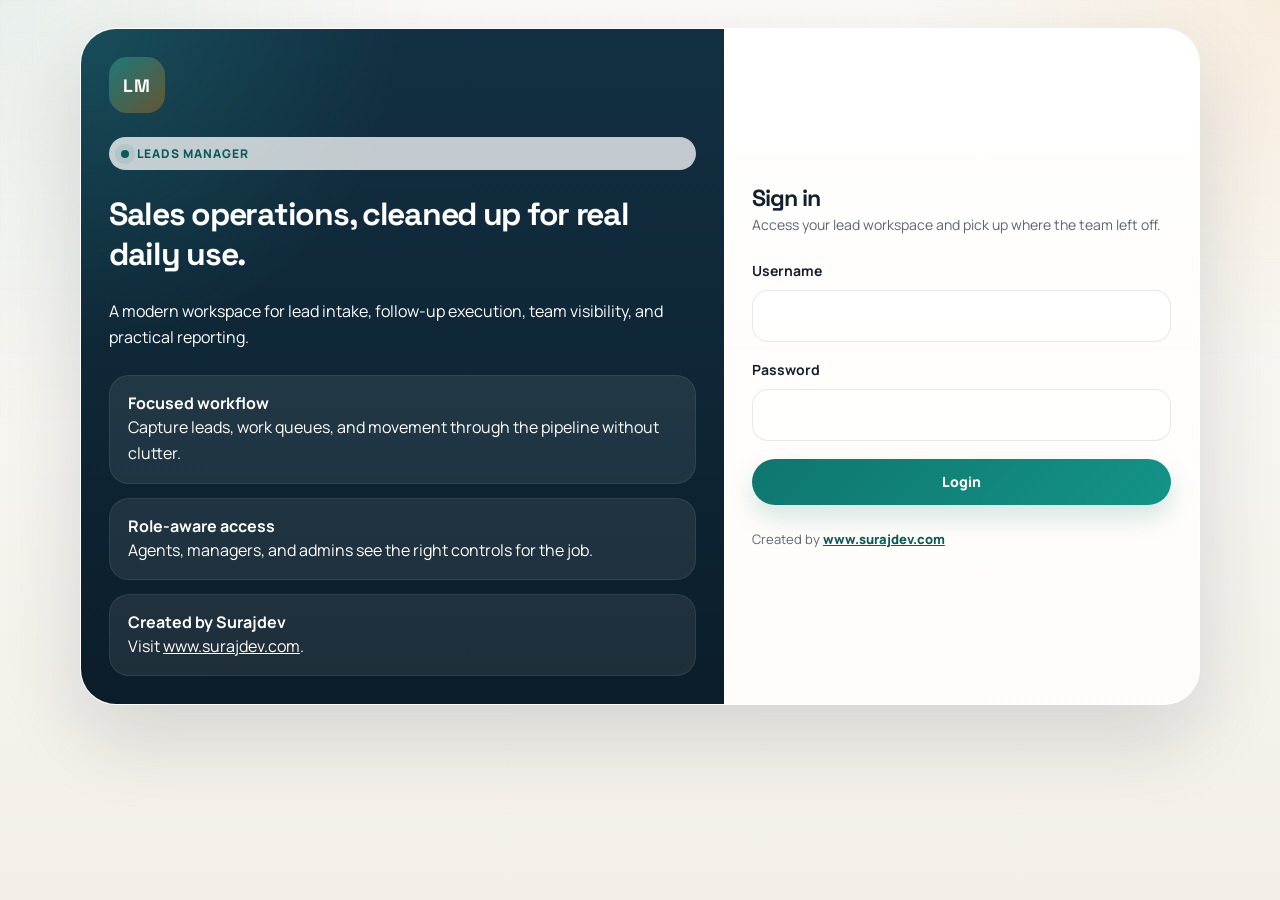
==== commit 052ef175: "Remove sidebar toggles and enforce desktop-only layout" ====
--- a/add-lead.html
+++ b/add-lead.html
@@ -28,12 +28,9 @@
       </div>
     </aside>
 
-    <div id="sidebarBackdrop" class="sidebar-backdrop" aria-hidden="true"></div>
-
     <div class="main-wrapper">
       <header class="topbar">
         <div class="topbar-left">
-          <button id="sidebarToggle" class="icon-btn" type="button" aria-label="Toggle sidebar">☰</button>
           <div>
             <h1 class="page-title" id="pageTitleTopbar">Add Lead</h1>
             <p class="page-subtitle">Create a new lead or edit an existing one</p>
--- a/css/style.css
+++ b/css/style.css
@@ -758,6 +758,7 @@
   flex-direction: column;
   justify-content: space-between;
   width: 286px;
+  height: 100vh;
   min-height: 100vh;
   padding: 22px 18px;
   color: #f7fafc;
@@ -766,6 +767,7 @@
     linear-gradient(180deg, var(--sidebar) 0%, var(--sidebar-strong) 100%);
   border-right: 1px solid rgba(255, 255, 255, 0.06);
   box-shadow: inset -1px 0 0 rgba(255, 255, 255, 0.04);
+  overflow: hidden;
 }
 
 .sidebar-logo {
@@ -814,15 +816,18 @@
 .sidebar-nav {
   display: grid;
   gap: 8px;
+  align-content: start;
+  margin-top: 6px;
 }
 
 .sidebar-nav a {
   display: flex;
   align-items: center;
   gap: 12px;
+  min-height: 50px;
   padding: 14px 16px;
   border-radius: 16px;
-  color: rgba(240, 246, 252, 0.74);
+  color: rgba(240, 246, 252, 0.9);
   font-size: 14px;
   font-weight: 700;
   text-decoration: none;
@@ -859,6 +864,7 @@
   display: grid;
   gap: 14px;
   margin-top: 28px;
+  align-content: end;
 }
 
 .logout-btn {
@@ -883,6 +889,7 @@
 .shell-credit a {
   color: rgba(240, 246, 252, 0.72);
   font-size: 12px;
+  word-break: break-word;
 }
 
 .shell-credit a {
@@ -905,14 +912,18 @@
   margin: 0 auto;
 }
 
+.page-content .container-wide {
+  width: 100%;
+  max-width: none;
+}
+
 body.sidebar-collapsed .sidebar {
   width: 96px;
   padding-inline: 12px;
 }
 
 body.sidebar-collapsed .sidebar-logo h2,
-body.sidebar-collapsed .sidebar-footer .shell-credit,
-body.sidebar-collapsed .sidebar-nav a {
+body.sidebar-collapsed .sidebar-footer .shell-credit {
   font-size: 0;
 }
 
@@ -922,6 +933,8 @@
 
 body.sidebar-collapsed .sidebar-nav a {
   justify-content: center;
+  gap: 0;
+  color: transparent;
   padding-inline: 10px;
 }
 
@@ -1048,35 +1061,16 @@
 }
 
 @media (max-width: 900px) {
-  .app-layout {
-    flex-direction: column;
-  }
-
   .sidebar {
-    position: fixed;
-    left: 0;
+    position: sticky;
     top: 0;
-    bottom: 0;
-    width: min(300px, calc(100vw - 32px));
+    left: auto;
+    bottom: auto;
+    width: 286px;
+    height: 100vh;
     min-height: 100vh;
-    transform: translateX(-108%);
-    z-index: 60;
-  }
-
-  body.sidebar-mobile-open .sidebar {
-    transform: translateX(0);
-  }
-
-  .sidebar-backdrop {
-    position: fixed;
-    inset: 0;
-    background: rgba(10, 24, 36, 0.52);
-    backdrop-filter: blur(6px);
-    z-index: 50;
-  }
-
-  body.sidebar-mobile-open .sidebar-backdrop {
-    display: block;
+    transform: none;
+    z-index: auto;
   }
 
   .topbar {
@@ -1154,3 +1148,92 @@
     padding: 14px 10px;
   }
 }
+
+/* Force desktop view on all devices */
+html,
+body {
+  min-width: 1280px;
+}
+
+.app-layout {
+  flex-direction: row;
+}
+
+.sidebar {
+  position: sticky;
+  top: 0;
+  left: auto;
+  bottom: auto;
+  width: 286px;
+  height: 100vh;
+  min-height: 100vh;
+  transform: none;
+  z-index: auto;
+}
+
+.main-wrapper {
+  width: auto;
+}
+
+.topbar {
+  flex-direction: row;
+  align-items: center;
+}
+
+.topbar-left,
+.topbar-user {
+  width: auto;
+}
+
+.topbar-user {
+  justify-content: flex-start;
+}
+
+.container,
+.panel,
+.card,
+.hero-panel,
+.login-panel,
+.login-card {
+  padding: 28px;
+}
+
+.form-grid {
+  grid-template-columns: repeat(2, minmax(0, 1fr));
+}
+
+.field-span-2 {
+  grid-column: 1 / -1;
+}
+
+.hero-stats,
+.mini-stats {
+  grid-template-columns: repeat(2, minmax(0, 1fr));
+}
+
+.insight-grid {
+  grid-template-columns: repeat(auto-fit, minmax(180px, 1fr));
+}
+
+.dashboard-grid {
+  grid-template-columns: repeat(auto-fit, minmax(220px, 1fr));
+}
+
+.detail-grid,
+.shortcut-grid {
+  grid-template-columns: repeat(auto-fit, minmax(170px, 1fr));
+}
+
+.hero-actions,
+.action-row,
+.table-actions,
+.preset-row,
+.nav-links {
+  flex-direction: row;
+}
+
+button,
+.btn,
+.nav-links a {
+  width: auto;
+}
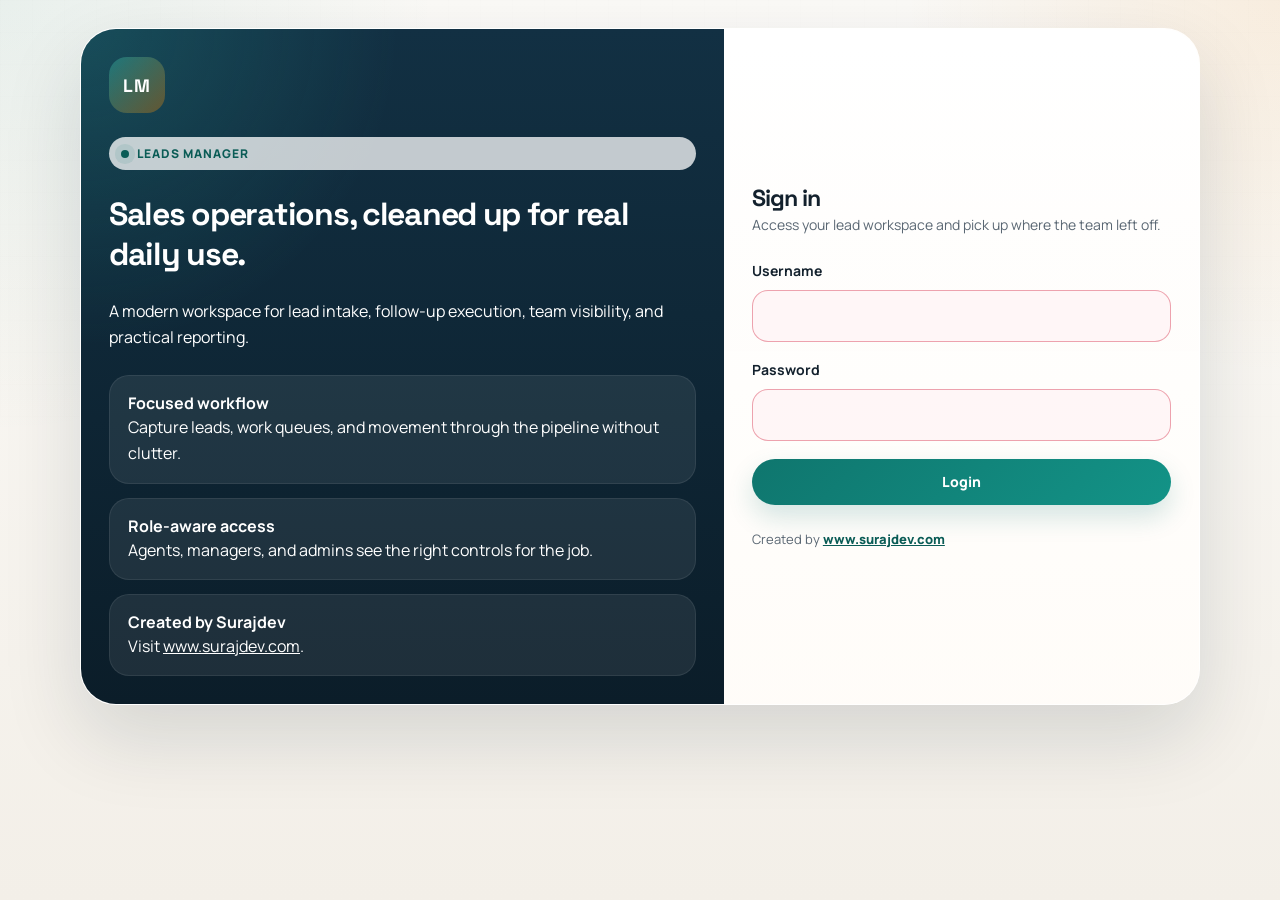
==== commit 5d6b20f8: "Add form validation and refresh README" ====
--- a/add-lead.html
+++ b/add-lead.html
@@ -59,17 +59,17 @@
             <form id="leadForm" class="form-grid">
               <div>
                 <label>Customer Name</label>
-                <input type="text" id="customer_name" required />
+                <input type="text" id="customer_name" minlength="3" maxlength="80" required />
               </div>
 
               <div>
                 <label>Contact No.</label>
-                <input type="text" id="contact_no" required />
+                <input type="text" id="contact_no" inputmode="tel" minlength="10" maxlength="15" pattern="[0-9]{10,15}" required />
               </div>
 
               <div>
                 <label>Email ID</label>
-                <input type="email" id="email" />
+                <input type="email" id="email" maxlength="120" />
               </div>
 
               <div>
@@ -100,7 +100,7 @@
 
               <div class="field-span-2">
                 <label>Remarks</label>
-                <textarea id="remarks" rows="4"></textarea>
+                <textarea id="remarks" rows="4" maxlength="600"></textarea>
               </div>
 
               <div class="field-span-2 action-row">
--- a/css/style.css
+++ b/css/style.css
@@ -222,6 +222,25 @@
   box-shadow: var(--ring);
 }
 
+input.is-invalid,
+select.is-invalid,
+textarea.is-invalid,
+input:invalid,
+select:invalid,
+textarea:invalid {
+  border-color: rgba(217, 72, 95, 0.48);
+  background: rgba(255, 244, 246, 0.8);
+}
+
+input.is-invalid:focus,
+select.is-invalid:focus,
+textarea.is-invalid:focus,
+input:invalid:focus,
+select:invalid:focus,
+textarea:invalid:focus {
+  box-shadow: 0 0 0 4px rgba(217, 72, 95, 0.16);
+}
+
 label {
   display: block;
   margin-bottom: 10px;
